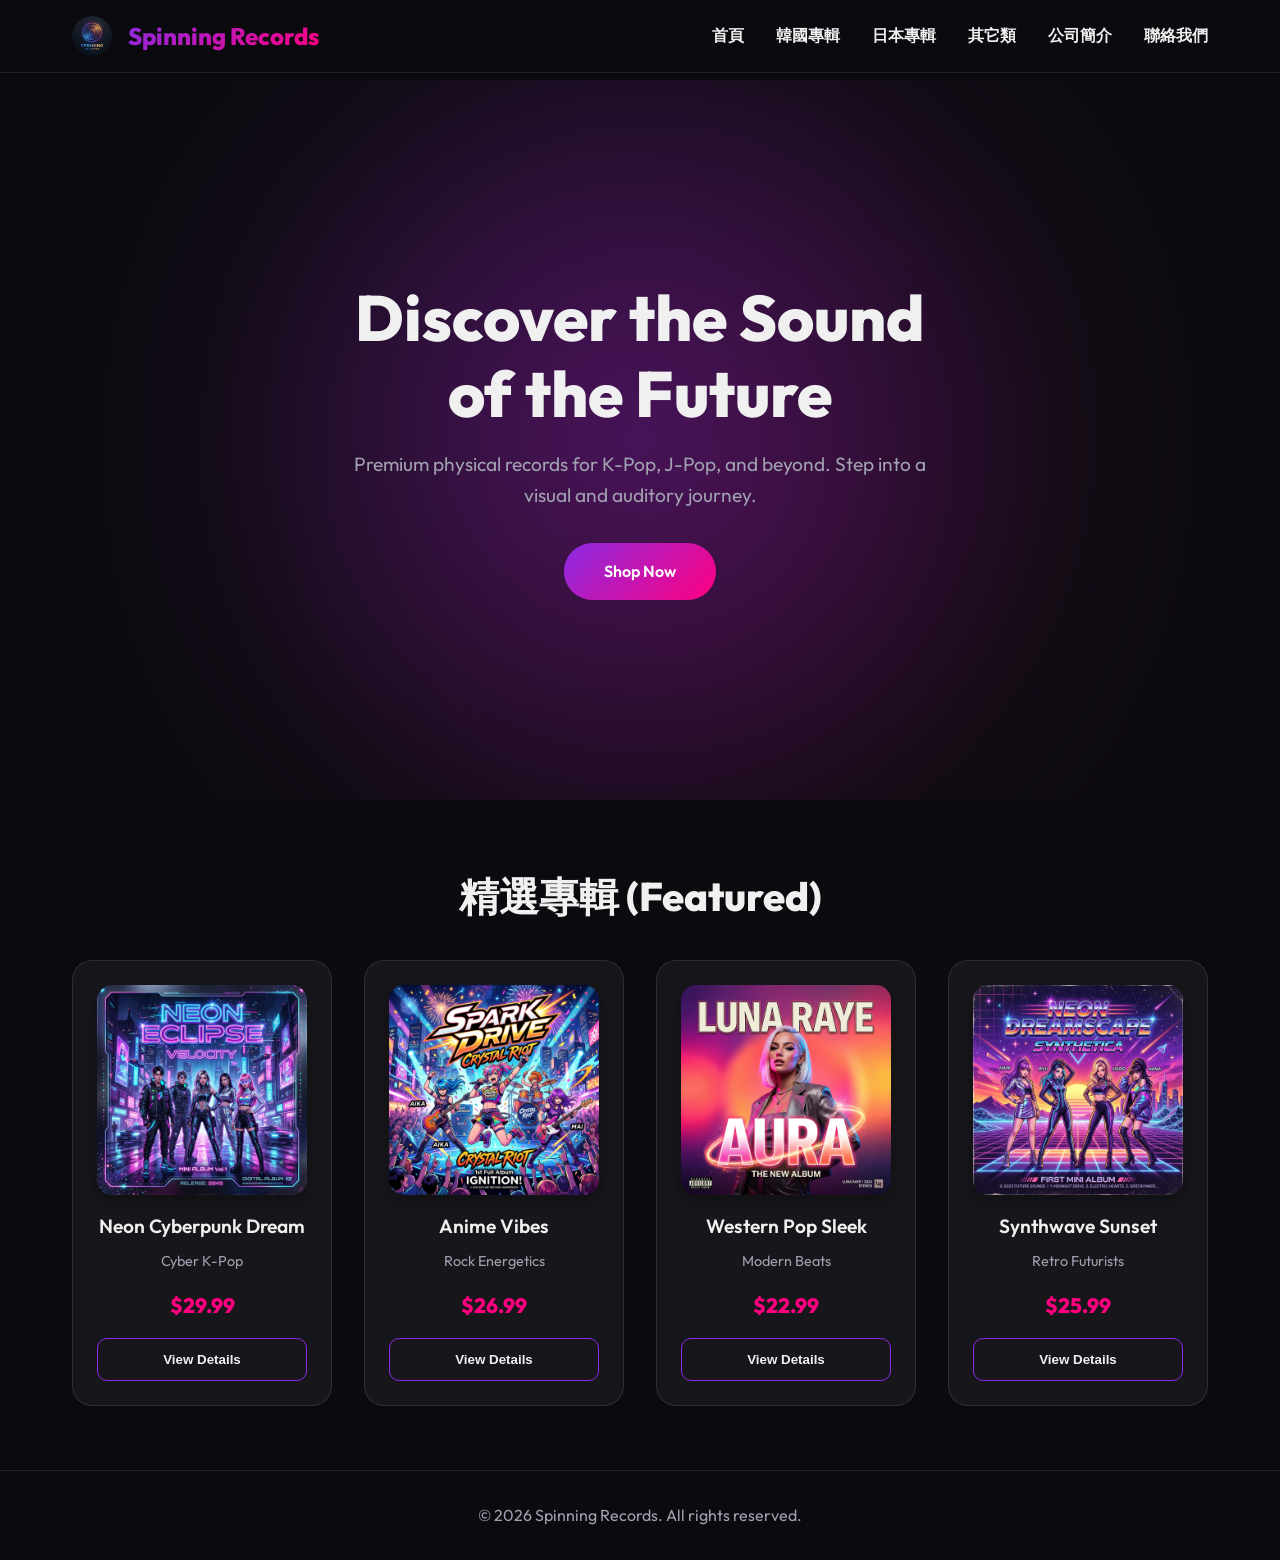
==== index.html @ 5ecfa2a8 "Add files via upload" ====
<!DOCTYPE html>
<html lang="zh-TW">
<head>
    <meta charset="UTF-8">
    <meta name="viewport" content="width=device-width, initial-scale=1.0">
    <title>Spinning Records | 首頁</title>
    <meta name="description" content="Welcome to Spinning Records, your premium destination for K-Pop, J-Pop and more.">
    <link rel="stylesheet" href="css/styles.css">
</head>
<body>
    <header>
        <div class="nav-container">
            <a href="index.html" class="logo-container">
                <img src="images/logo.png" alt="Spinning Records Logo">
                <span class="logo-text">Spinning Records</span>
            </a>
            <ul class="nav-links">
                <li><a href="index.html">首頁</a></li>
                <li><a href="kpop.html">韓國專輯</a></li>
                <li><a href="jpop.html">日本專輯</a></li>
                <li><a href="others.html">其它類</a></li>
                <li><a href="about.html">公司簡介</a></li>
                <li><a href="contact.html">聯絡我們</a></li>
            </ul>
        </div>
    </header>

    <main>
        <section class="hero">
            <div class="hero-content">
                <h1>Discover the Sound <br>of the Future</h1>
                <p>Premium physical records for K-Pop, J-Pop, and beyond. Step into a visual and auditory journey.</p>
                <a href="kpop.html" class="btn">Shop Now</a>
            </div>
        </section>

        <section class="section">
            <h2 class="section-title">精選專輯 (Featured)</h2>
            <div class="product-grid" id="featured-grid">
                <!-- Populated by JS -->
            </div>
        </section>
    </main>

    <footer>
        <p>&copy; 2026 Spinning Records. All rights reserved.</p>
    </footer>

    <script src="js/main.js"></script>
</body>
</html>
---- css/styles.css ----
@import url('https://fonts.googleapis.com/css2?family=Outfit:wght@300;400;600;800&display=swap');

:root {
    --bg-color: #0b0b0f;
    --surface-color: #16161e;
    --text-main: #f0f0f0;
    --text-muted: #a0a0b0;
    --primary: #8a2be2;
    --secondary: #ff007f;
    --gradient: linear-gradient(135deg, var(--primary), var(--secondary));
    --glass-bg: rgba(255, 255, 255, 0.05);
    --glass-border: rgba(255, 255, 255, 0.1);
}

* {
    box-sizing: border-box;
    margin: 0;
    padding: 0;
}

body {
    font-family: 'Outfit', sans-serif;
    background-color: var(--bg-color);
    color: var(--text-main);
    line-height: 1.6;
    overflow-x: hidden;
    display: flex;
    flex-direction: column;
    min-height: 100vh;
}

a {
    text-decoration: none;
    color: var(--text-main);
    transition: color 0.3s;
}

a:hover {
    color: var(--secondary);
}

/* Header & Nav */
header {
    background: rgba(11, 11, 15, 0.8);
    backdrop-filter: blur(15px);
    position: fixed;
    width: 100%;
    top: 0;
    z-index: 1000;
    border-bottom: 1px solid var(--glass-border);
}

.nav-container {
    max-width: 1200px;
    margin: 0 auto;
    padding: 1rem 2rem;
    display: flex;
    justify-content: space-between;
    align-items: center;
}

.logo-container {
    display: flex;
    align-items: center;
    gap: 1rem;
}

.logo-container img {
    height: 40px;
    width: auto;
    border-radius: 50%;
}

.logo-text {
    font-size: 1.5rem;
    font-weight: 800;
    background: var(--gradient);
    -webkit-background-clip: text;
    -webkit-text-fill-color: transparent;
}

.nav-links {
    display: flex;
    gap: 2rem;
    list-style: none;
}

.nav-links a {
    font-weight: 600;
    font-size: 1rem;
    position: relative;
}

.nav-links a::after {
    content: '';
    position: absolute;
    bottom: -4px;
    left: 0;
    width: 0%;
    height: 2px;
    background: var(--gradient);
    transition: width 0.3s;
}

.nav-links a:hover::after {
    width: 100%;
}

/* Main Content Padding */
main {
    margin-top: 80px;
    flex-grow: 1;
}

/* Hero Section */
.hero {
    height: 80vh;
    display: flex;
    align-items: center;
    justify-content: center;
    text-align: center;
    background: radial-gradient(circle at center, rgba(138, 43, 226, 0.2) 0%, transparent 60%);
    position: relative;
    overflow: hidden;
}

.hero::before {
    content: '';
    position: absolute;
    top: 50%;
    left: 50%;
    transform: translate(-50%, -50%);
    width: 600px;
    height: 600px;
    background: var(--gradient);
    filter: blur(150px);
    opacity: 0.3;
    z-index: -1;
    border-radius: 50%;
    animation: pulse 8s infinite alternate;
}

@keyframes pulse {
    0% { transform: translate(-50%, -50%) scale(1); opacity: 0.2; }
    100% { transform: translate(-50%, -50%) scale(1.2); opacity: 0.4; }
}

.hero-content h1 {
    font-size: 4rem;
    font-weight: 800;
    margin-bottom: 1rem;
    line-height: 1.2;
}

.hero-content p {
    font-size: 1.2rem;
    color: var(--text-muted);
    margin-bottom: 2rem;
    max-width: 600px;
    margin-left: auto;
    margin-right: auto;
}

.btn {
    display: inline-block;
    padding: 1rem 2.5rem;
    background: var(--gradient);
    color: white !important;
    font-weight: 600;
    border-radius: 30px;
    border: none;
    cursor: pointer;
    transition: transform 0.3s, box-shadow 0.3s;
}

.btn:hover {
    transform: translateY(-3px);
    box-shadow: 0 10px 20px rgba(255, 0, 127, 0.4);
}

/* Sections */
.section {
    max-width: 1200px;
    margin: 4rem auto;
    padding: 0 2rem;
}

.section-title {
    font-size: 2.5rem;
    margin-bottom: 2rem;
    text-align: center;
    font-weight: 800;
}

/* Product Grid */
.product-grid {
    display: grid;
    grid-template-columns: repeat(auto-fill, minmax(250px, 1fr));
    gap: 2rem;
}

.product-card {
    background: var(--glass-bg);
    border: 1px solid var(--glass-border);
    border-radius: 20px;
    padding: 1.5rem;
    backdrop-filter: blur(10px);
    transition: transform 0.3s, box-shadow 0.3s;
    text-align: center;
    display: flex;
    flex-direction: column;
    cursor: pointer;
}

.product-card:hover {
    transform: translateY(-10px);
    box-shadow: 0 15px 30px rgba(0,0,0,0.5);
    border-color: rgba(255, 255, 255, 0.3);
}

.product-img {
    width: 100%;
    aspect-ratio: 1;
    object-fit: cover;
    border-radius: 15px;
    margin-bottom: 1rem;
    box-shadow: 0 5px 15px rgba(0,0,0,0.3);
}

.product-title {
    font-size: 1.2rem;
    font-weight: 600;
    margin-bottom: 0.5rem;
}

.product-artist {
    color: var(--text-muted);
    font-size: 0.9rem;
    margin-bottom: 1rem;
}

.product-price {
    font-weight: 800;
    font-size: 1.3rem;
    color: var(--secondary);
    margin-bottom: 1rem;
    margin-top: auto;
}

.product-btn {
    width: 100%;
    padding: 0.8rem;
    background: transparent;
    border: 1px solid var(--primary);
    color: var(--text-main);
    border-radius: 10px;
    cursor: pointer;
    font-weight: 600;
    transition: background 0.3s;
}

.product-card:hover .product-btn {
    background: var(--primary);
}

/* Product Detail Page */
.product-detail {
    display: grid;
    grid-template-columns: 1fr 1fr;
    gap: 4rem;
    align-items: center;
    margin-top: 4rem;
}

.product-detail-img {
    width: 100%;
    border-radius: 20px;
    box-shadow: 0 20px 40px rgba(0,0,0,0.5);
}

.product-info h1 {
    font-size: 3rem;
    margin-bottom: 0.5rem;
    background: var(--gradient);
    -webkit-background-clip: text;
    -webkit-text-fill-color: transparent;
}

.product-info h2 {
    font-size: 1.5rem;
    color: var(--text-muted);
    margin-bottom: 2rem;
    font-weight: 400;
}

.product-info p {
    font-size: 1.1rem;
    margin-bottom: 2rem;
    color: #ccc;
}

.price-tag {
    font-size: 2.5rem;
    font-weight: 800;
    margin-bottom: 2rem;
}

/* Contact / About */
.info-box {
    background: var(--glass-bg);
    border: 1px solid var(--glass-border);
    border-radius: 20px;
    padding: 3rem;
    backdrop-filter: blur(10px);
    max-width: 800px;
    margin: 0 auto;
}

.form-group {
    margin-bottom: 1.5rem;
}

.form-group label {
    display: block;
    margin-bottom: 0.5rem;
    color: var(--text-muted);
}

.form-group input, .form-group textarea {
    width: 100%;
    padding: 1rem;
    background: rgba(0,0,0,0.3);
    border: 1px solid var(--glass-border);
    border-radius: 10px;
    color: white;
    font-family: inherit;
    transition: border-color 0.3s;
}

.form-group input:focus, .form-group textarea:focus {
    outline: none;
    border-color: var(--primary);
}

/* Footer */
footer {
    text-align: center;
    padding: 2rem;
    border-top: 1px solid var(--glass-border);
    color: var(--text-muted);
    margin-top: auto;
}

@media (max-width: 768px) {
    .nav-links { display: none; }
    .hero-content h1 { font-size: 2.5rem; }
    .product-detail { grid-template-columns: 1fr; }
}
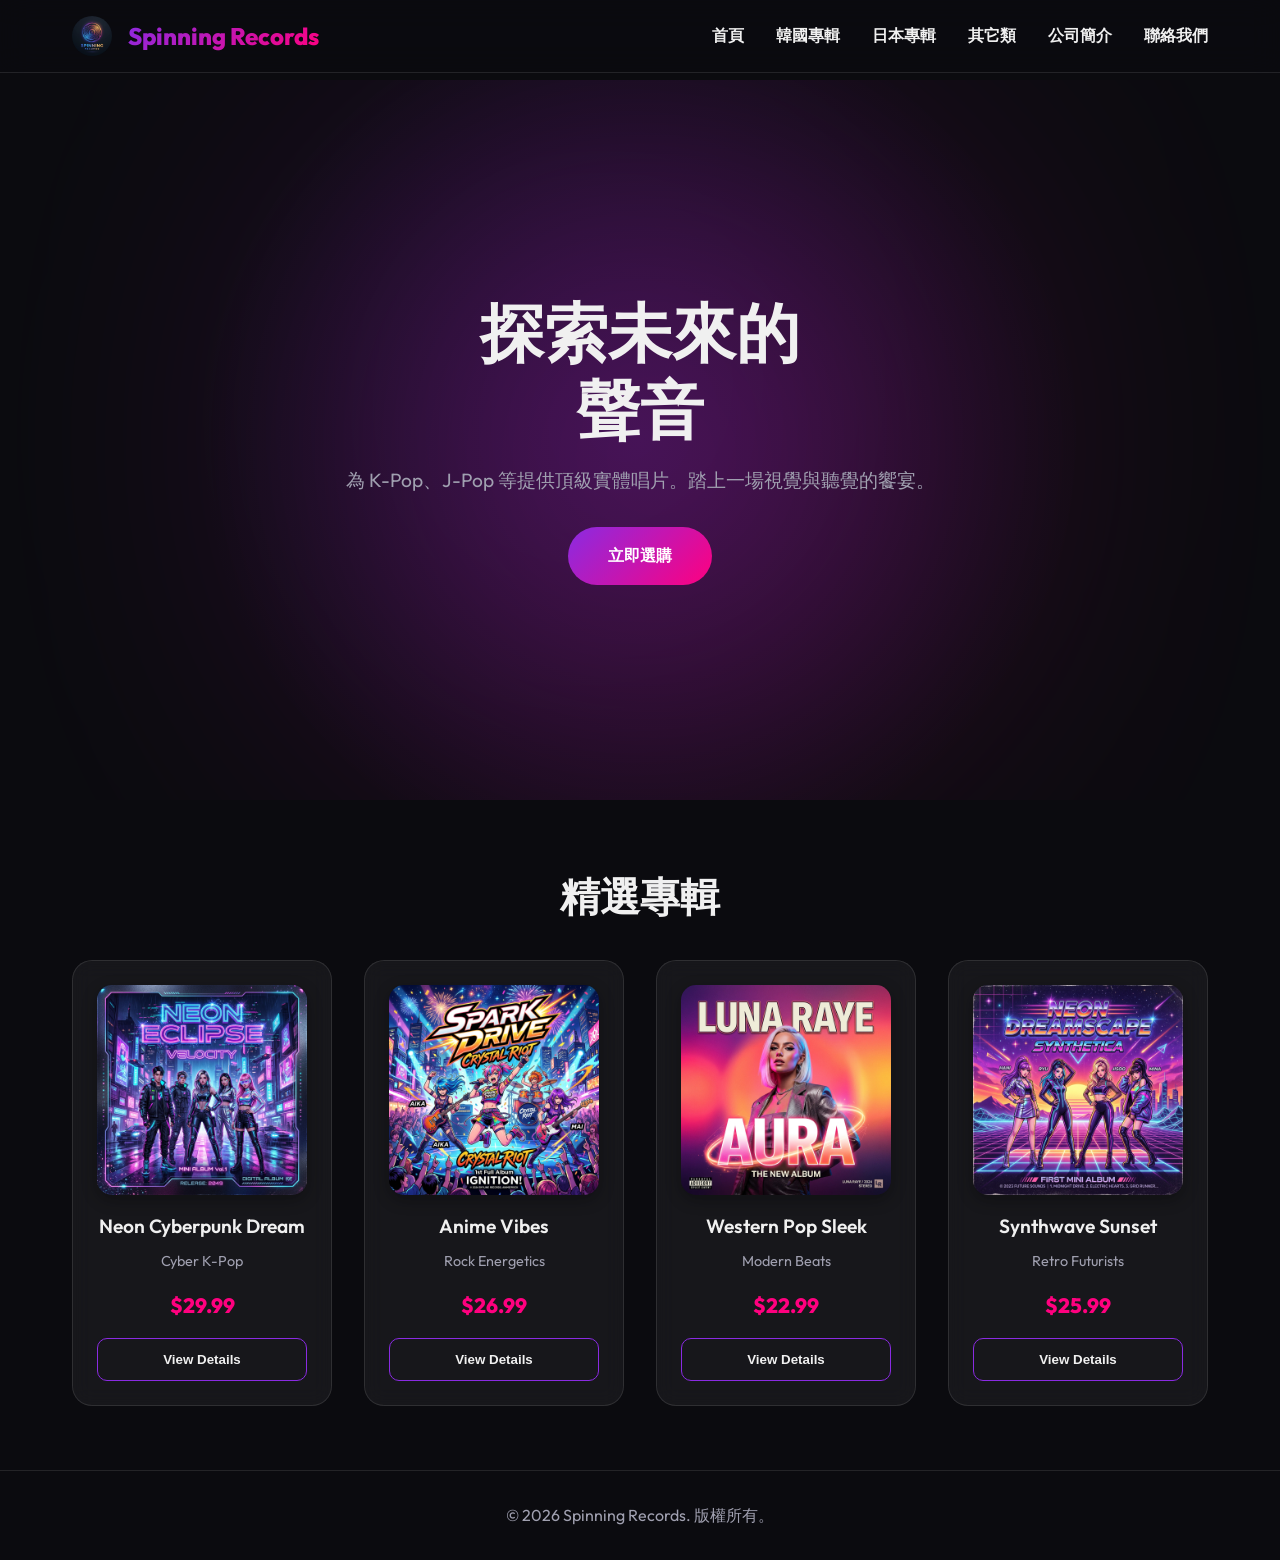
==== commit def30cd5: "Add files via upload" ====
--- a/index.html
+++ b/index.html
@@ -3,8 +3,10 @@
 <head>
     <meta charset="UTF-8">
     <meta name="viewport" content="width=device-width, initial-scale=1.0">
-    <title>Spinning Records | 首頁</title>
-    <meta name="description" content="Welcome to Spinning Records, your premium destination for K-Pop, J-Pop and more.">
+    <title>葉緯萱的專輯店</title>
+    <meta name="description" content="葉緯萱的專輯店提供最新的K-Pop、J-Pop等實體唱片，讓您享受視覺與聽覺的雙重饗宴。">
+        <meta name="keywords" content="K-Pop專輯, J-Pop專輯, 實體唱片, 音樂專輯, 葉緯萱的專輯店">
+        <meta name="google-site-verification" content="kCDAS2qgH3Xiu8bJE-B__7fO1iVwW10IBibemXJHD1A" />
     <link rel="stylesheet" href="css/styles.css">
 </head>
 <body>
@@ -28,14 +30,14 @@
     <main>
         <section class="hero">
             <div class="hero-content">
-                <h1>Discover the Sound <br>of the Future</h1>
-                <p>Premium physical records for K-Pop, J-Pop, and beyond. Step into a visual and auditory journey.</p>
-                <a href="kpop.html" class="btn">Shop Now</a>
+                <h1>探索未來的<br>聲音</h1>
+                <p>為 K-Pop、J-Pop 等提供頂級實體唱片。踏上一場視覺與聽覺的饗宴。</p>
+                <a href="kpop.html" class="btn">立即選購</a>
             </div>
         </section>
 
         <section class="section">
-            <h2 class="section-title">精選專輯 (Featured)</h2>
+            <h2 class="section-title">精選專輯</h2>
             <div class="product-grid" id="featured-grid">
                 <!-- Populated by JS -->
             </div>
@@ -43,7 +45,7 @@
     </main>
 
     <footer>
-        <p>&copy; 2026 Spinning Records. All rights reserved.</p>
+        <p>&copy; 2026 Spinning Records. 版權所有。</p>
     </footer>
 
     <script src="js/main.js"></script>
